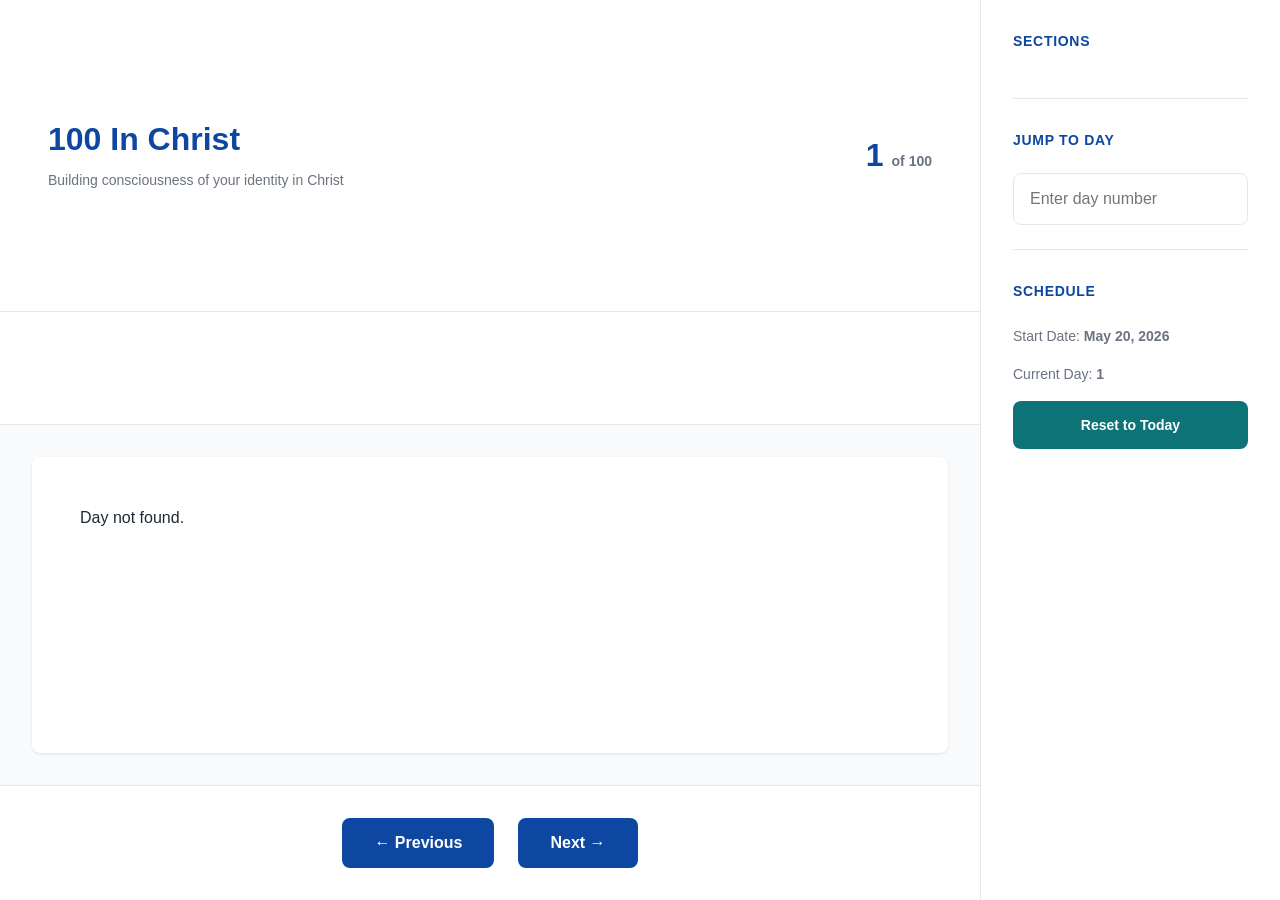
==== index.html @ 6f7da739 "Initial commit: 100 Days in Christ website" ====
<!DOCTYPE html>
<html lang="en">
<head>
    <meta charset="UTF-8">
    <meta name="viewport" content="width=device-width, initial-scale=1.0">
    <title>100 In Christ - 2026</title>
    <link rel="stylesheet" href="styles.css">
</head>
<body>
    <div class="container">
        <!-- Header -->
        <header class="header">
            <div class="header-content">
                <h1 class="title">100 In Christ</h1>
                <p class="subtitle">Building consciousness of your identity in Christ</p>
            </div>
            <div class="header-controls">
                <div class="day-display">
                    <span class="day-number" id="dayNumber">1</span>
                    <span class="day-label">of 100</span>
                </div>
                <button class="menu-toggle" id="menuToggle" aria-label="Menu">
                    <span></span>
                    <span></span>
                    <span></span>
                </button>
            </div>
        </header>

        <!-- Main Content Area -->
        <main class="main-content">
            <!-- Section Header -->
            <section class="section-header" id="sectionHeader">
                <h2 id="sectionTitle"></h2>
                <p id="sectionDescription"></p>
            </section>

            <!-- Day Content -->
            <article class="day-content" id="dayContent">
                <h3 id="dayTitle" class="day-title"></h3>

                <div class="content-block">
                    <h4>Main Scripture</h4>
                    <div id="mainScripture" class="scripture-text"></div>
                </div>

                <div class="content-block">
                    <h4>Supporting Scriptures</h4>
                    <ul id="supportingScriptures" class="scripture-list"></ul>
                </div>

                <div class="content-block">
                    <h4>The Reality to Master</h4>
                    <div id="reality" class="reality-text"></div>
                </div>

                <div class="content-block">
                    <h4>Important</h4>
                    <div id="important" class="important-text"></div>
                </div>

                <div class="content-block" id="recommendedBlock">
                    <h4>Recommended Reading</h4>
                    <p id="recommended" class="recommended-text"></p>
                </div>
            </article>

            <!-- Navigation -->
            <nav class="navigation">
                <button class="nav-button nav-prev" id="prevButton">← Previous</button>
                <button class="nav-button nav-next" id="nextButton">Next →</button>
            </nav>
        </main>

        <!-- Sidebar Menu -->
        <aside class="sidebar" id="sidebar">
            <div class="sidebar-header">
                <h2>Navigation</h2>
                <button class="close-button" id="closeMenu" aria-label="Close menu">×</button>
            </div>

            <div class="sidebar-section">
                <h3>Sections</h3>
                <div class="sections-list" id="sectionsList"></div>
            </div>

            <div class="sidebar-section">
                <h3>Jump to Day</h3>
                <input
                    type="number"
                    id="dayJump"
                    class="day-jump-input"
                    min="1"
                    max="100"
                    placeholder="Enter day number"
                    aria-label="Jump to day number"
                >
            </div>

            <div class="sidebar-section">
                <h3>Schedule</h3>
                <p class="schedule-info">Start Date: <strong>May 20, 2026</strong></p>
                <p class="schedule-info">Current Day: <strong id="scheduleCurrentDay">1</strong></p>
                <button class="reset-button" id="resetButton">Reset to Today</button>
            </div>
        </aside>

        <!-- Overlay for mobile menu -->
        <div class="overlay" id="overlay"></div>
    </div>

    <script src="script.js"></script>
</body>
</html>
---- styles.css ----
/* ===== CSS Custom Properties ===== */
:root {
    --color-primary: #0d47a1;
    --color-secondary: #0d7377;
    --color-bg-light: #f8fafc;
    --color-bg-white: #ffffff;
    --color-text-dark: #1f2937;
    --color-text-muted: #6b7280;
    --color-border: #e5e7eb;
    --color-accent: #1e40af;

    --spacing-xs: 0.5rem;
    --spacing-sm: 1rem;
    --spacing-md: 1.5rem;
    --spacing-lg: 2rem;
    --spacing-xl: 3rem;

    --font-family: -apple-system, BlinkMacSystemFont, 'Segoe UI', 'Helvetica Neue', Arial, sans-serif;
    --font-size-sm: 0.875rem;
    --font-size-base: 1rem;
    --font-size-lg: 1.125rem;
    --font-size-xl: 1.5rem;
    --font-size-2xl: 2rem;

    --border-radius: 0.5rem;
    --transition: all 0.3s ease;
}

/* ===== Reset & Base Styles ===== */
* {
    margin: 0;
    padding: 0;
    box-sizing: border-box;
}

html {
    scroll-behavior: smooth;
}

body {
    font-family: var(--font-family);
    font-size: var(--font-size-base);
    line-height: 1.6;
    color: var(--color-text-dark);
    background-color: var(--color-bg-light);
}

h1, h2, h3, h4, h5, h6 {
    font-weight: 600;
    line-height: 1.3;
}

h2 {
    font-size: var(--font-size-xl);
}

h3 {
    font-size: var(--font-size-lg);
}

h4 {
    font-size: var(--font-size-base);
    font-weight: 600;
    text-transform: uppercase;
    letter-spacing: 0.05em;
}

button {
    font-family: inherit;
    cursor: pointer;
    border: none;
    padding: 0;
    background: none;
}

/* ===== Layout: Desktop-First Container ===== */
.container {
    display: grid;
    grid-template-columns: 1fr 300px;
    gap: 0;
    min-height: 100vh;
    background-color: var(--color-bg-light);
}

/* ===== Header ===== */
.header {
    grid-column: 1 / 2;
    display: flex;
    justify-content: space-between;
    align-items: center;
    padding: var(--spacing-lg) var(--spacing-xl);
    background-color: var(--color-bg-white);
    border-bottom: 1px solid var(--color-border);
    position: sticky;
    top: 0;
    z-index: 100;
}

.header-content {
    flex: 1;
}

.title {
    font-size: var(--font-size-2xl);
    color: var(--color-primary);
    margin: 0;
    font-weight: 700;
}

.subtitle {
    font-size: var(--font-size-sm);
    color: var(--color-text-muted);
    margin-top: var(--spacing-xs);
}

.header-controls {
    display: flex;
    align-items: center;
    gap: var(--spacing-lg);
}

.day-display {
    display: flex;
    align-items: baseline;
    gap: var(--spacing-xs);
    font-weight: 600;
}

.day-number {
    font-size: var(--font-size-2xl);
    color: var(--color-primary);
}

.day-label {
    font-size: var(--font-size-sm);
    color: var(--color-text-muted);
}

.menu-toggle {
    display: none;
    flex-direction: column;
    gap: 4px;
    width: 28px;
    height: 28px;
    padding: 4px;
}

.menu-toggle span {
    width: 100%;
    height: 3px;
    background-color: var(--color-primary);
    border-radius: 2px;
    transition: var(--transition);
}

/* ===== Main Content ===== */
.main-content {
    grid-column: 1 / 2;
    display: flex;
    flex-direction: column;
    overflow-y: auto;
}

.section-header {
    padding: var(--spacing-xl);
    border-bottom: 1px solid var(--color-border);
    background-color: var(--color-bg-white);
}

#sectionTitle {
    color: var(--color-primary);
    margin-bottom: var(--spacing-sm);
}

#sectionDescription {
    font-size: var(--font-size-sm);
    color: var(--color-text-muted);
}

.day-content {
    flex: 1;
    padding: var(--spacing-xl);
    background-color: var(--color-bg-white);
    margin: var(--spacing-lg);
    border-radius: var(--border-radius);
    box-shadow: 0 1px 3px rgba(0, 0, 0, 0.1);
}

.day-title {
    font-size: var(--font-size-xl);
    color: var(--color-primary);
    margin-bottom: var(--spacing-lg);
    font-weight: 700;
}

.content-block {
    margin-bottom: var(--spacing-lg);
    padding-bottom: var(--spacing-lg);
    border-bottom: 1px solid var(--color-border);
}

.content-block:last-child {
    border-bottom: none;
    margin-bottom: 0;
    padding-bottom: 0;
}

.content-block h4 {
    color: var(--color-secondary);
    margin-bottom: var(--spacing-md);
    font-size: var(--font-size-sm);
}

.scripture-text,
.reality-text,
.important-text,
.recommended-text {
    font-size: var(--font-size-base);
    line-height: 1.8;
    color: var(--color-text-dark);
}

.scripture-text {
    font-style: italic;
    color: var(--color-primary);
    padding-left: var(--spacing-md);
    border-left: 3px solid var(--color-primary);
}

.scripture-list {
    list-style: none;
    padding-left: 0;
}

.scripture-list li {
    padding: var(--spacing-sm);
    margin-bottom: var(--spacing-sm);
    background-color: var(--color-bg-light);
    border-radius: var(--border-radius);
    font-size: var(--font-size-sm);
}

.scripture-list li strong {
    color: var(--color-secondary);
}

/* ===== Navigation ===== */
.navigation {
    display: flex;
    gap: var(--spacing-md);
    padding: var(--spacing-lg);
    background-color: var(--color-bg-white);
    border-top: 1px solid var(--color-border);
    justify-content: center;
}

.nav-button {
    padding: var(--spacing-sm) var(--spacing-lg);
    font-size: var(--font-size-base);
    font-weight: 600;
    border-radius: var(--border-radius);
    background-color: var(--color-primary);
    color: white;
    transition: var(--transition);
}

.nav-button:hover {
    background-color: var(--color-accent);
    transform: translateY(-2px);
}

.nav-button:disabled {
    background-color: var(--color-text-muted);
    cursor: not-allowed;
    opacity: 0.5;
}

/* ===== Sidebar ===== */
.sidebar {
    grid-row: 1 / 3;
    grid-column: 2 / 3;
    background-color: var(--color-bg-white);
    border-left: 1px solid var(--color-border);
    padding: var(--spacing-lg);
    overflow-y: auto;
    display: flex;
    flex-direction: column;
    gap: var(--spacing-lg);
}

.sidebar-header {
    display: none;
    justify-content: space-between;
    align-items: center;
}

.sidebar-header h2 {
    font-size: var(--font-size-lg);
}

.close-button {
    font-size: var(--font-size-2xl);
    color: var(--color-text-dark);
    width: 32px;
    height: 32px;
    display: flex;
    align-items: center;
    justify-content: center;
    border-radius: var(--border-radius);
    transition: var(--transition);
}

.close-button:hover {
    background-color: var(--color-bg-light);
}

.sidebar-section {
    padding-bottom: var(--spacing-md);
    border-bottom: 1px solid var(--color-border);
}

.sidebar-section:last-child {
    border-bottom: none;
}

.sidebar-section h3 {
    font-size: var(--font-size-sm);
    color: var(--color-primary);
    margin-bottom: var(--spacing-md);
    text-transform: uppercase;
    letter-spacing: 0.05em;
}

.sections-list {
    display: flex;
    flex-direction: column;
    gap: var(--spacing-sm);
}

.section-item {
    padding: var(--spacing-sm);
    border-radius: var(--border-radius);
    font-size: var(--font-size-sm);
    cursor: pointer;
    background-color: var(--color-bg-light);
    transition: var(--transition);
}

.section-item:hover {
    background-color: var(--color-border);
}

.section-item.active {
    background-color: var(--color-primary);
    color: white;
}

.day-jump-input {
    width: 100%;
    padding: var(--spacing-sm);
    border: 1px solid var(--color-border);
    border-radius: var(--border-radius);
    font-size: var(--font-size-base);
    transition: var(--transition);
}

.day-jump-input:focus {
    outline: none;
    border-color: var(--color-primary);
    box-shadow: 0 0 0 3px rgba(13, 71, 161, 0.1);
}

.schedule-info {
    font-size: var(--font-size-sm);
    color: var(--color-text-muted);
    margin-bottom: var(--spacing-sm);
}

.reset-button {
    width: 100%;
    padding: var(--spacing-sm);
    background-color: var(--color-secondary);
    color: white;
    border-radius: var(--border-radius);
    font-weight: 600;
    font-size: var(--font-size-sm);
    transition: var(--transition);
}

.reset-button:hover {
    background-color: #0a5c5f;
}

.overlay,
.sidebar.active {
    display: none;
}

/* ===== Responsive: Tablet (1024px and below) ===== */
@media (max-width: 1024px) {
    .sidebar {
        display: none;
    }

    .container {
        grid-template-columns: 1fr;
    }

    .main-content,
    .section-header {
        grid-column: 1 / 2;
    }

    .menu-toggle {
        display: flex;
    }

    .overlay {
        display: none;
        position: fixed;
        top: 0;
        left: 0;
        right: 0;
        bottom: 0;
        background-color: rgba(0, 0, 0, 0.5);
        z-index: 200;
    }

    .sidebar {
        display: flex;
        position: fixed;
        right: 0;
        top: 0;
        height: 100vh;
        width: 300px;
        z-index: 250;
        transform: translateX(100%);
        transition: transform 0.3s ease;
        border-left: 1px solid var(--color-border);
        box-shadow: -2px 0 8px rgba(0, 0, 0, 0.15);
    }

    .sidebar.active {
        display: flex;
        transform: translateX(0);
    }

    .sidebar-header {
        display: flex;
    }

    .overlay.active {
        display: block;
    }
}

/* ===== Responsive: Mobile (640px and below) ===== */
@media (max-width: 640px) {
    :root {
        --spacing-lg: 1.5rem;
        --spacing-xl: 1.5rem;
        --font-size-2xl: 1.5rem;
    }

    .container {
        grid-template-columns: 1fr;
        min-height: auto;
    }

    .header {
        padding: var(--spacing-md) var(--spacing-md);
        flex-wrap: wrap;
    }

    .header-content {
        flex: 1 1 100%;
        margin-bottom: var(--spacing-md);
    }

    .title {
        font-size: var(--font-size-xl);
    }

    .subtitle {
        font-size: var(--font-size-sm);
    }

    .day-display {
        order: -1;
        width: 100%;
        margin-bottom: var(--spacing-md);
    }

    .day-content {
        padding: var(--spacing-md);
        margin: var(--spacing-md);
    }

    .day-title {
        font-size: var(--font-size-lg);
    }

    .content-block {
        margin-bottom: var(--spacing-md);
        padding-bottom: var(--spacing-md);
    }

    .content-block h4 {
        margin-bottom: var(--spacing-sm);
    }

    .scripture-text {
        font-size: var(--font-size-sm);
    }

    .scripture-list li {
        font-size: var(--font-size-sm);
        padding: var(--spacing-sm);
    }

    .navigation {
        flex-direction: column;
        gap: var(--spacing-sm);
        padding: var(--spacing-md);
    }

    .nav-button {
        width: 100%;
        padding: var(--spacing-md) var(--spacing-sm);
    }

    .sidebar {
        width: 100%;
        max-width: 100%;
    }

    .day-jump-input,
    .reset-button {
        font-size: 16px;
    }
}

/* ===== Print Styles ===== */
@media print {
    .header,
    .navigation,
    .sidebar,
    .menu-toggle,
    .overlay {
        display: none;
    }

    .container {
        grid-template-columns: 1fr;
    }

    .day-content {
        box-shadow: none;
        border: 1px solid var(--color-border);
        page-break-inside: avoid;
    }
}

/* ===== Accessibility ===== */
@media (prefers-reduced-motion: reduce) {
    * {
        animation-duration: 0.01ms !important;
        animation-iteration-count: 1 !important;
        transition-duration: 0.01ms !important;
    }
}

@media (prefers-color-scheme: dark) {
    :root {
        --color-bg-light: #1f2937;
        --color-bg-white: #111827;
        --color-text-dark: #f3f4f6;
        --color-text-muted: #9ca3af;
        --color-border: #374151;
    }

    .scripture-text {
        color: #93c5fd;
    }

    .section-item {
        background-color: #1f2937;
    }

    .day-jump-input {
        background-color: #111827;
        color: #f3f4f6;
        border-color: #374151;
    }
}
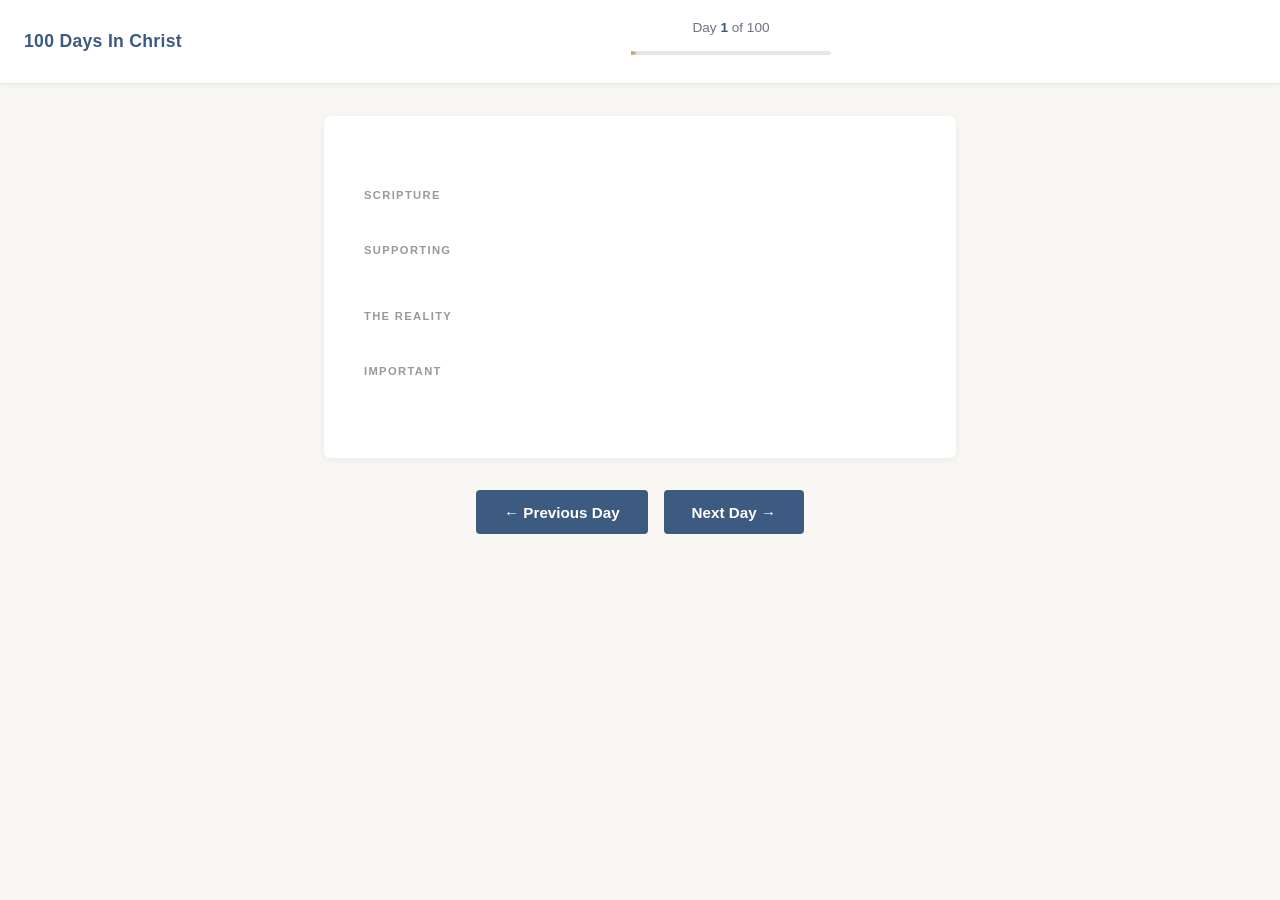
==== commit ea31d8ed: "refactor" ====
--- a/index.html
+++ b/index.html
@@ -7,107 +7,91 @@
     <link rel="stylesheet" href="styles.css">
 </head>
 <body>
-    <div class="container">
-        <!-- Header -->
-        <header class="header">
-            <div class="header-content">
-                <h1 class="title">100 In Christ</h1>
-                <p class="subtitle">Building consciousness of your identity in Christ</p>
-            </div>
-            <div class="header-controls">
-                <div class="day-display">
-                    <span class="day-number" id="dayNumber">1</span>
-                    <span class="day-label">of 100</span>
-                </div>
-                <button class="menu-toggle" id="menuToggle" aria-label="Menu">
-                    <span></span>
-                    <span></span>
-                    <span></span>
-                </button>
-            </div>
-        </header>
+    <header class="header">
+        <div class="header-left">
+            <h1 class="site-title">100 Days In Christ</h1>
+        </div>
+        <div class="header-center">
+            <button class="timeline-button" id="timelineButton" aria-label="Jump to day">
+                <span class="timeline-label">Day <span id="dayNumber">1</span> of 100</span>
+                <svg class="timeline-arc" viewBox="0 0 100 20" preserveAspectRatio="none">
+                    <defs>
+                        <linearGradient id="arcGradient" x1="0%" y1="0%" x2="100%" y2="0%">
+                            <stop offset="0%" style="stop-color:#3d5a80;stop-opacity:1" />
+                            <stop offset="50%" style="stop-color:#c9a96a;stop-opacity:1" />
+                            <stop offset="100%" style="stop-color:#4a8a7f;stop-opacity:1" />
+                        </linearGradient>
+                    </defs>
+                    <rect class="arc-background" x="0" y="8" width="100" height="4" rx="2"/>
+                    <rect class="arc-progress" x="0" y="8" width="1" height="4" rx="2" fill="url(#arcGradient)"/>
+                    <circle class="arc-dot" cx="1" cy="10" r="1.5" fill="#c9a96a"/>
+                </svg>
+            </button>
+        </div>
+        <button class="menu-button" id="menuToggle" aria-label="Menu">☰</button>
+    </header>
 
-        <!-- Main Content Area -->
-        <main class="main-content">
-            <!-- Section Header -->
-            <section class="section-header" id="sectionHeader">
-                <h2 id="sectionTitle"></h2>
-                <p id="sectionDescription"></p>
+    <!-- Day Grid Modal -->
+    <div id="dayGrid" class="day-grid-modal">
+        <div class="day-grid-content">
+            <button class="grid-close" id="gridClose">×</button>
+            <div class="grid-sections" id="gridSections"></div>
+        </div>
+    </div>
+
+    <div id="gridOverlay" class="grid-overlay"></div>
+
+    <main class="content">
+        <article class="day-article">
+            <h2 id="dayTitle" class="article-title"></h2>
+
+            <section class="article-section">
+                <h3 class="section-label">Scripture</h3>
+                <div id="mainScripture" class="scripture"></div>
             </section>
 
-            <!-- Day Content -->
-            <article class="day-content" id="dayContent">
-                <h3 id="dayTitle" class="day-title"></h3>
+            <section class="article-section" id="supportingSection">
+                <h3 class="section-label">Supporting</h3>
+                <div id="supportingScriptures" class="scripture-list"></div>
+            </section>
 
-                <div class="content-block">
-                    <h4>Main Scripture</h4>
-                    <div id="mainScripture" class="scripture-text"></div>
-                </div>
+            <section class="article-section">
+                <h3 class="section-label">The Reality</h3>
+                <div id="reality" class="reality"></div>
+            </section>
 
-                <div class="content-block">
-                    <h4>Supporting Scriptures</h4>
-                    <ul id="supportingScriptures" class="scripture-list"></ul>
-                </div>
+            <section class="article-section">
+                <h3 class="section-label">Important</h3>
+                <div id="important" class="important"></div>
+            </section>
 
-                <div class="content-block">
-                    <h4>The Reality to Master</h4>
-                    <div id="reality" class="reality-text"></div>
-                </div>
+            <section class="article-section" id="recommendedSection">
+                <h3 class="section-label">Recommended Reading</h3>
+                <div id="recommended" class="recommended-reading"></div>
+            </section>
+        </article>
 
-                <div class="content-block">
-                    <h4>Important</h4>
-                    <div id="important" class="important-text"></div>
-                </div>
+        <nav class="nav-controls">
+            <button id="prevButton" class="nav-btn">← Previous Day</button>
+            <button id="nextButton" class="nav-btn">Next Day →</button>
+        </nav>
+    </main>
 
-                <div class="content-block" id="recommendedBlock">
-                    <h4>Recommended Reading</h4>
-                    <p id="recommended" class="recommended-text"></p>
-                </div>
-            </article>
+    <aside id="menu" class="menu">
+        <div class="menu-header">
+            <h2>Menu</h2>
+            <button id="closeMenu" class="close-btn">×</button>
+        </div>
+        <div class="menu-content">
+            <div class="menu-section">
+                <label for="dayInput">Jump to day:</label>
+                <input type="number" id="dayInput" min="1" max="100" placeholder="1-100">
+            </div>
+            <button id="resetButton" class="reset-btn">Reset to Today</button>
+        </div>
+    </aside>
 
-            <!-- Navigation -->
-            <nav class="navigation">
-                <button class="nav-button nav-prev" id="prevButton">← Previous</button>
-                <button class="nav-button nav-next" id="nextButton">Next →</button>
-            </nav>
-        </main>
-
-        <!-- Sidebar Menu -->
-        <aside class="sidebar" id="sidebar">
-            <div class="sidebar-header">
-                <h2>Navigation</h2>
-                <button class="close-button" id="closeMenu" aria-label="Close menu">×</button>
-            </div>
-
-            <div class="sidebar-section">
-                <h3>Sections</h3>
-                <div class="sections-list" id="sectionsList"></div>
-            </div>
-
-            <div class="sidebar-section">
-                <h3>Jump to Day</h3>
-                <input
-                    type="number"
-                    id="dayJump"
-                    class="day-jump-input"
-                    min="1"
-                    max="100"
-                    placeholder="Enter day number"
-                    aria-label="Jump to day number"
-                >
-            </div>
-
-            <div class="sidebar-section">
-                <h3>Schedule</h3>
-                <p class="schedule-info">Start Date: <strong>May 20, 2026</strong></p>
-                <p class="schedule-info">Current Day: <strong id="scheduleCurrentDay">1</strong></p>
-                <button class="reset-button" id="resetButton">Reset to Today</button>
-            </div>
-        </aside>
-
-        <!-- Overlay for mobile menu -->
-        <div class="overlay" id="overlay"></div>
-    </div>
+    <div id="overlay" class="overlay"></div>
 
     <script src="script.js"></script>
 </body>
--- a/styles.css
+++ b/styles.css
@@ -1,32 +1,13 @@
-/* ===== CSS Custom Properties ===== */
-:root {
-    --color-primary: #0d47a1;
-    --color-secondary: #0d7377;
-    --color-bg-light: #f8fafc;
-    --color-bg-white: #ffffff;
-    --color-text-dark: #1f2937;
-    --color-text-muted: #6b7280;
-    --color-border: #e5e7eb;
-    --color-accent: #1e40af;
-
-    --spacing-xs: 0.5rem;
-    --spacing-sm: 1rem;
-    --spacing-md: 1.5rem;
-    --spacing-lg: 2rem;
-    --spacing-xl: 3rem;
-
-    --font-family: -apple-system, BlinkMacSystemFont, 'Segoe UI', 'Helvetica Neue', Arial, sans-serif;
-    --font-size-sm: 0.875rem;
-    --font-size-base: 1rem;
-    --font-size-lg: 1.125rem;
-    --font-size-xl: 1.5rem;
-    --font-size-2xl: 2rem;
-
-    --border-radius: 0.5rem;
-    --transition: all 0.3s ease;
-}
-
-/* ===== Reset & Base Styles ===== */
+/* ===== Design System ===== */
+/*
+  Color Palette Strategy:
+  - Warm stone/indigo (Section 1: Sin Dealt With) - completion, foundation
+  - Sage/teal (Section 2: Peace & Reconciliation) - settledness, identity
+  - Warm amber (Progress) - hope, gentle movement
+  - Off-white background - clarity, peace
+  - Dark charcoal text - warm, readable
+*/
+
 * {
     margin: 0;
     padding: 0;
@@ -38,558 +19,583 @@
 }
 
 body {
-    font-family: var(--font-family);
-    font-size: var(--font-size-base);
-    line-height: 1.6;
-    color: var(--color-text-dark);
-    background-color: var(--color-bg-light);
-}
-
-h1, h2, h3, h4, h5, h6 {
+    font-family: -apple-system, BlinkMacSystemFont, "Segoe UI", Roboto, "Helvetica Neue", sans-serif;
+    font-size: 16px;
+    line-height: 1.7;
+    color: #2a2a2a;
+    background: #f9f7f4;
+}
+
+h1, h2, h3 {
+    line-height: 1.3;
     font-weight: 600;
-    line-height: 1.3;
-}
-
-h2 {
-    font-size: var(--font-size-xl);
-}
-
-h3 {
-    font-size: var(--font-size-lg);
-}
-
-h4 {
-    font-size: var(--font-size-base);
-    font-weight: 600;
-    text-transform: uppercase;
-    letter-spacing: 0.05em;
-}
-
-button {
-    font-family: inherit;
-    cursor: pointer;
-    border: none;
-    padding: 0;
-    background: none;
-}
-
-/* ===== Layout: Desktop-First Container ===== */
-.container {
-    display: grid;
-    grid-template-columns: 1fr 300px;
-    gap: 0;
-    min-height: 100vh;
-    background-color: var(--color-bg-light);
 }
 
 /* ===== Header ===== */
 .header {
-    grid-column: 1 / 2;
+    background: white;
+    border-bottom: 1px solid #e8e6e3;
+    padding: 1.25rem 1.5rem;
     display: flex;
     justify-content: space-between;
     align-items: center;
-    padding: var(--spacing-lg) var(--spacing-xl);
-    background-color: var(--color-bg-white);
-    border-bottom: 1px solid var(--color-border);
+    gap: 1.5rem;
     position: sticky;
     top: 0;
     z-index: 100;
-}
-
-.header-content {
-    flex: 1;
-}
-
-.title {
-    font-size: var(--font-size-2xl);
-    color: var(--color-primary);
+    box-shadow: 0 2px 4px rgba(0,0,0,0.04);
+}
+
+.header-left {
+    flex: 0 1 auto;
+}
+
+.site-title {
+    font-size: 1.1rem;
+    color: #3d5a80;
     margin: 0;
     font-weight: 700;
-}
-
-.subtitle {
-    font-size: var(--font-size-sm);
-    color: var(--color-text-muted);
-    margin-top: var(--spacing-xs);
-}
-
-.header-controls {
-    display: flex;
+    letter-spacing: 0.3px;
+}
+
+.header-center {
+    flex: 1;
+    min-width: 0;
+}
+
+/* ===== Timeline Button ===== */
+.timeline-button {
+    background: none;
+    border: none;
+    cursor: pointer;
+    padding: 0;
+    width: 100%;
+    display: flex;
+    flex-direction: column;
     align-items: center;
-    gap: var(--spacing-lg);
-}
-
-.day-display {
-    display: flex;
-    align-items: baseline;
-    gap: var(--spacing-xs);
+    gap: 0.5rem;
+    transition: opacity 0.2s;
+}
+
+.timeline-button:hover {
+    opacity: 0.7;
+}
+
+.timeline-label {
+    font-size: 0.85rem;
+    color: #6b7280;
+    font-weight: 500;
+}
+
+#dayNumber {
+    color: #3d5a80;
+    font-weight: 700;
+}
+
+.timeline-arc {
+    width: 100%;
+    height: 20px;
+    max-width: 200px;
+}
+
+.arc-background {
+    fill: #e8e6e3;
+}
+
+.arc-progress {
+    transition: width 0.3s ease;
+}
+
+.arc-dot {
+    filter: drop-shadow(0 1px 2px rgba(0,0,0,0.1));
+}
+
+/* ===== Day Grid Modal ===== */
+.day-grid-modal {
+    position: fixed;
+    top: 0;
+    left: 0;
+    right: 0;
+    bottom: 0;
+    background: white;
+    z-index: 200;
+    transform: translateY(-100%);
+    transition: transform 0.3s ease;
+    overflow-y: auto;
+    padding: 1.5rem;
+}
+
+.day-grid-modal.active {
+    transform: translateY(0);
+}
+
+.day-grid-content {
+    max-width: 500px;
+    margin: 0 auto;
+    position: relative;
+}
+
+.grid-close {
+    position: absolute;
+    top: 0;
+    right: 0;
+    background: none;
+    border: none;
+    font-size: 1.75rem;
+    cursor: pointer;
+    padding: 0;
+    color: #999;
+    width: 40px;
+    height: 40px;
+    display: flex;
+    align-items: center;
+    justify-content: center;
+}
+
+.grid-sections {
+    padding-top: 2rem;
+}
+
+.grid-section {
+    margin-bottom: 2.5rem;
+}
+
+.grid-section-title {
+    font-size: 0.75rem;
+    text-transform: uppercase;
+    letter-spacing: 0.1em;
+    font-weight: 700;
+    margin-bottom: 1rem;
+    display: flex;
+    align-items: center;
+    gap: 0.75rem;
+}
+
+.grid-section-indicator {
+    width: 12px;
+    height: 12px;
+    border-radius: 2px;
+    flex-shrink: 0;
+}
+
+.section-1 .grid-section-indicator {
+    background: #3d5a80;
+}
+
+.section-2 .grid-section-indicator {
+    background: #4a8a7f;
+}
+
+.grid-days {
+    display: grid;
+    grid-template-columns: repeat(auto-fill, minmax(40px, 1fr));
+    gap: 0.75rem;
+}
+
+.day-button {
+    aspect-ratio: 1;
+    display: flex;
+    align-items: center;
+    justify-content: center;
+    background: #f3f1ef;
+    border: 1px solid #e8e6e3;
+    border-radius: 4px;
+    cursor: pointer;
+    font-size: 0.85rem;
+    font-weight: 500;
+    color: #6b7280;
+    transition: all 0.2s;
+}
+
+.day-button:hover {
+    background: #e8e6e3;
+    border-color: #d1cfc9;
+}
+
+.day-button.current {
+    background: #c9a96a;
+    color: white;
+    border-color: #c9a96a;
+    font-weight: 700;
+    box-shadow: 0 2px 6px rgba(201, 169, 106, 0.3);
+}
+
+.grid-overlay {
+    position: fixed;
+    top: 0;
+    left: 0;
+    right: 0;
+    bottom: 0;
+    background: rgba(0,0,0,0.3);
+    z-index: 150;
+    display: none;
+}
+
+.grid-overlay.active {
+    display: block;
+}
+
+/* ===== Menu Button ===== */
+.menu-button {
+    background: none;
+    border: none;
+    font-size: 1.5rem;
+    cursor: pointer;
+    padding: 0.5rem;
+    color: #3d5a80;
+    display: none;
+    width: 40px;
+    height: 40px;
+    flex-shrink: 0;
+}
+
+/* ===== Main Content ===== */
+.content {
+    max-width: 680px;
+    margin: 0 auto;
+    padding: 2rem 1.5rem;
+}
+
+.day-article {
+    background: white;
+    padding: 2.5rem;
+    border-radius: 6px;
+    box-shadow: 0 2px 8px rgba(0,0,0,0.06);
+    margin-bottom: 2rem;
+}
+
+.article-title {
+    font-size: 2rem;
+    margin-bottom: 2rem;
+    color: #3d5a80;
+    font-weight: 700;
+}
+
+.article-section {
+    margin-bottom: 2.5rem;
+}
+
+.article-section:last-child {
+    margin-bottom: 0;
+}
+
+.section-label {
+    font-size: 0.7rem;
+    text-transform: uppercase;
+    letter-spacing: 0.12em;
+    color: #999;
+    margin-bottom: 0.75rem;
+    font-weight: 700;
+}
+
+.scripture {
+    font-style: italic;
+    color: #3d5a80;
+    line-height: 1.8;
+    font-size: 1rem;
+}
+
+.scripture-list {
+    display: flex;
+    flex-direction: column;
+    gap: 1rem;
+}
+
+.scripture-list div {
+    padding: 1rem;
+    background: linear-gradient(135deg, #f5faf9 0%, #f0f5f4 100%);
+    border-left: 3px solid #4a8a7f;
+    font-size: 0.95rem;
+    line-height: 1.7;
+    color: #2a2a2a;
+}
+
+.reality,
+.important {
+    line-height: 1.8;
+    white-space: pre-wrap;
+    color: #2a2a2a;
+}
+
+.recommended-reading {
+    display: flex;
+    flex-direction: column;
+    gap: 0.75rem;
+}
+
+.reading-link {
+    display: flex;
+    align-items: center;
+    gap: 0.75rem;
+    padding: 1rem;
+    background: linear-gradient(135deg, #f5faf9 0%, #f0f5f4 100%);
+    border: 1px solid #d1ddd9;
+    border-radius: 4px;
+    text-decoration: none;
+    color: #3d5a80;
+    transition: all 0.2s;
+}
+
+.reading-link:hover {
+    background: linear-gradient(135deg, #eef5f3 0%, #e9f0ed 100%);
+    border-color: #4a8a7f;
+    box-shadow: 0 2px 6px rgba(74, 138, 127, 0.15);
+}
+
+.reading-link-icon {
+    font-size: 1.25rem;
+    flex-shrink: 0;
+}
+
+.reading-link-content {
+    flex: 1;
+}
+
+.reading-link-title {
     font-weight: 600;
-}
-
-.day-number {
-    font-size: var(--font-size-2xl);
-    color: var(--color-primary);
-}
-
-.day-label {
-    font-size: var(--font-size-sm);
-    color: var(--color-text-muted);
-}
-
-.menu-toggle {
+    font-size: 0.95rem;
+    color: #2a2a2a;
+}
+
+.reading-link-meta {
+    font-size: 0.8rem;
+    color: #999;
+    margin-top: 0.25rem;
+}
+
+#recommendedSection {
     display: none;
-    flex-direction: column;
-    gap: 4px;
-    width: 28px;
-    height: 28px;
-    padding: 4px;
-}
-
-.menu-toggle span {
-    width: 100%;
-    height: 3px;
-    background-color: var(--color-primary);
-    border-radius: 2px;
-    transition: var(--transition);
-}
-
-/* ===== Main Content ===== */
-.main-content {
-    grid-column: 1 / 2;
-    display: flex;
-    flex-direction: column;
+}
+
+#supportingSection.empty {
+    display: none;
+}
+
+/* ===== Navigation ===== */
+.nav-controls {
+    display: flex;
+    gap: 1rem;
+    justify-content: center;
+    margin: 2rem 0;
+}
+
+.nav-btn {
+    padding: 0.85rem 1.75rem;
+    background: #3d5a80;
+    color: white;
+    border: none;
+    border-radius: 4px;
+    font-size: 0.95rem;
+    font-weight: 600;
+    cursor: pointer;
+    transition: all 0.2s;
+}
+
+.nav-btn:hover:not(:disabled) {
+    background: #2d4560;
+    transform: translateY(-1px);
+    box-shadow: 0 2px 6px rgba(61, 90, 128, 0.2);
+}
+
+.nav-btn:disabled {
+    background: #d1cfc9;
+    cursor: not-allowed;
+}
+
+/* ===== Sidebar Menu ===== */
+.menu {
+    position: fixed;
+    right: -280px;
+    top: 0;
+    width: 280px;
+    height: 100vh;
+    background: white;
+    border-left: 1px solid #e8e6e3;
+    padding: 1.5rem;
+    z-index: 200;
+    transition: right 0.3s ease;
     overflow-y: auto;
 }
 
-.section-header {
-    padding: var(--spacing-xl);
-    border-bottom: 1px solid var(--color-border);
-    background-color: var(--color-bg-white);
-}
-
-#sectionTitle {
-    color: var(--color-primary);
-    margin-bottom: var(--spacing-sm);
-}
-
-#sectionDescription {
-    font-size: var(--font-size-sm);
-    color: var(--color-text-muted);
-}
-
-.day-content {
-    flex: 1;
-    padding: var(--spacing-xl);
-    background-color: var(--color-bg-white);
-    margin: var(--spacing-lg);
-    border-radius: var(--border-radius);
-    box-shadow: 0 1px 3px rgba(0, 0, 0, 0.1);
-}
-
-.day-title {
-    font-size: var(--font-size-xl);
-    color: var(--color-primary);
-    margin-bottom: var(--spacing-lg);
-    font-weight: 700;
-}
-
-.content-block {
-    margin-bottom: var(--spacing-lg);
-    padding-bottom: var(--spacing-lg);
-    border-bottom: 1px solid var(--color-border);
-}
-
-.content-block:last-child {
-    border-bottom: none;
-    margin-bottom: 0;
-    padding-bottom: 0;
-}
-
-.content-block h4 {
-    color: var(--color-secondary);
-    margin-bottom: var(--spacing-md);
-    font-size: var(--font-size-sm);
-}
-
-.scripture-text,
-.reality-text,
-.important-text,
-.recommended-text {
-    font-size: var(--font-size-base);
-    line-height: 1.8;
-    color: var(--color-text-dark);
-}
-
-.scripture-text {
-    font-style: italic;
-    color: var(--color-primary);
-    padding-left: var(--spacing-md);
-    border-left: 3px solid var(--color-primary);
-}
-
-.scripture-list {
-    list-style: none;
-    padding-left: 0;
-}
-
-.scripture-list li {
-    padding: var(--spacing-sm);
-    margin-bottom: var(--spacing-sm);
-    background-color: var(--color-bg-light);
-    border-radius: var(--border-radius);
-    font-size: var(--font-size-sm);
-}
-
-.scripture-list li strong {
-    color: var(--color-secondary);
-}
-
-/* ===== Navigation ===== */
-.navigation {
-    display: flex;
-    gap: var(--spacing-md);
-    padding: var(--spacing-lg);
-    background-color: var(--color-bg-white);
-    border-top: 1px solid var(--color-border);
-    justify-content: center;
-}
-
-.nav-button {
-    padding: var(--spacing-sm) var(--spacing-lg);
-    font-size: var(--font-size-base);
-    font-weight: 600;
-    border-radius: var(--border-radius);
-    background-color: var(--color-primary);
-    color: white;
-    transition: var(--transition);
-}
-
-.nav-button:hover {
-    background-color: var(--color-accent);
-    transform: translateY(-2px);
-}
-
-.nav-button:disabled {
-    background-color: var(--color-text-muted);
-    cursor: not-allowed;
-    opacity: 0.5;
-}
-
-/* ===== Sidebar ===== */
-.sidebar {
-    grid-row: 1 / 3;
-    grid-column: 2 / 3;
-    background-color: var(--color-bg-white);
-    border-left: 1px solid var(--color-border);
-    padding: var(--spacing-lg);
-    overflow-y: auto;
-    display: flex;
-    flex-direction: column;
-    gap: var(--spacing-lg);
-}
-
-.sidebar-header {
-    display: none;
+.menu.active {
+    right: 0;
+}
+
+.menu-header {
+    display: flex;
     justify-content: space-between;
     align-items: center;
-}
-
-.sidebar-header h2 {
-    font-size: var(--font-size-lg);
-}
-
-.close-button {
-    font-size: var(--font-size-2xl);
-    color: var(--color-text-dark);
-    width: 32px;
-    height: 32px;
-    display: flex;
-    align-items: center;
-    justify-content: center;
-    border-radius: var(--border-radius);
-    transition: var(--transition);
-}
-
-.close-button:hover {
-    background-color: var(--color-bg-light);
-}
-
-.sidebar-section {
-    padding-bottom: var(--spacing-md);
-    border-bottom: 1px solid var(--color-border);
-}
-
-.sidebar-section:last-child {
-    border-bottom: none;
-}
-
-.sidebar-section h3 {
-    font-size: var(--font-size-sm);
-    color: var(--color-primary);
-    margin-bottom: var(--spacing-md);
+    margin-bottom: 2rem;
+    border-bottom: 1px solid #e8e6e3;
+    padding-bottom: 1rem;
+}
+
+.menu-header h2 {
+    font-size: 1.1rem;
+    margin: 0;
+    color: #3d5a80;
+}
+
+.close-btn {
+    background: none;
+    border: none;
+    font-size: 1.5rem;
+    cursor: pointer;
+    padding: 0;
+    color: #999;
+}
+
+.menu-content {
+    display: flex;
+    flex-direction: column;
+    gap: 1.5rem;
+}
+
+.menu-section {
+    display: flex;
+    flex-direction: column;
+    gap: 0.5rem;
+}
+
+.menu-section label {
+    font-size: 0.8rem;
+    font-weight: 700;
+    color: #666;
     text-transform: uppercase;
-    letter-spacing: 0.05em;
-}
-
-.sections-list {
-    display: flex;
-    flex-direction: column;
-    gap: var(--spacing-sm);
-}
-
-.section-item {
-    padding: var(--spacing-sm);
-    border-radius: var(--border-radius);
-    font-size: var(--font-size-sm);
+    letter-spacing: 0.08em;
+}
+
+.menu-section input {
+    padding: 0.65rem;
+    border: 1px solid #e8e6e3;
+    border-radius: 4px;
+    font-size: 1rem;
+    color: #2a2a2a;
+}
+
+.menu-section input:focus {
+    outline: none;
+    border-color: #3d5a80;
+    box-shadow: 0 0 0 3px rgba(61, 90, 128, 0.1);
+}
+
+.reset-btn {
+    padding: 0.75rem;
+    background: #4a8a7f;
+    color: white;
+    border: none;
+    border-radius: 4px;
+    font-weight: 600;
     cursor: pointer;
-    background-color: var(--color-bg-light);
-    transition: var(--transition);
-}
-
-.section-item:hover {
-    background-color: var(--color-border);
-}
-
-.section-item.active {
-    background-color: var(--color-primary);
-    color: white;
-}
-
-.day-jump-input {
+    font-size: 0.9rem;
+    transition: background 0.2s;
+}
+
+.reset-btn:hover {
+    background: #3a6b62;
+}
+
+.overlay {
+    position: fixed;
+    top: 0;
+    left: 0;
     width: 100%;
-    padding: var(--spacing-sm);
-    border: 1px solid var(--color-border);
-    border-radius: var(--border-radius);
-    font-size: var(--font-size-base);
-    transition: var(--transition);
-}
-
-.day-jump-input:focus {
-    outline: none;
-    border-color: var(--color-primary);
-    box-shadow: 0 0 0 3px rgba(13, 71, 161, 0.1);
-}
-
-.schedule-info {
-    font-size: var(--font-size-sm);
-    color: var(--color-text-muted);
-    margin-bottom: var(--spacing-sm);
-}
-
-.reset-button {
-    width: 100%;
-    padding: var(--spacing-sm);
-    background-color: var(--color-secondary);
-    color: white;
-    border-radius: var(--border-radius);
-    font-weight: 600;
-    font-size: var(--font-size-sm);
-    transition: var(--transition);
-}
-
-.reset-button:hover {
-    background-color: #0a5c5f;
-}
-
-.overlay,
-.sidebar.active {
+    height: 100%;
+    background: rgba(0,0,0,0.3);
+    z-index: 150;
     display: none;
 }
 
-/* ===== Responsive: Tablet (1024px and below) ===== */
+.overlay.active {
+    display: block;
+}
+
+/* ===== Tablet (1024px and below) ===== */
 @media (max-width: 1024px) {
-    .sidebar {
-        display: none;
-    }
-
-    .container {
-        grid-template-columns: 1fr;
-    }
-
-    .main-content,
-    .section-header {
-        grid-column: 1 / 2;
-    }
-
-    .menu-toggle {
-        display: flex;
-    }
-
-    .overlay {
-        display: none;
-        position: fixed;
-        top: 0;
-        left: 0;
-        right: 0;
-        bottom: 0;
-        background-color: rgba(0, 0, 0, 0.5);
-        z-index: 200;
-    }
-
-    .sidebar {
-        display: flex;
-        position: fixed;
-        right: 0;
-        top: 0;
-        height: 100vh;
-        width: 300px;
-        z-index: 250;
-        transform: translateX(100%);
-        transition: transform 0.3s ease;
-        border-left: 1px solid var(--color-border);
-        box-shadow: -2px 0 8px rgba(0, 0, 0, 0.15);
-    }
-
-    .sidebar.active {
-        display: flex;
-        transform: translateX(0);
-    }
-
-    .sidebar-header {
-        display: flex;
-    }
-
-    .overlay.active {
+    .menu-button {
         display: block;
     }
-}
-
-/* ===== Responsive: Mobile (640px and below) ===== */
+
+    .day-article {
+        padding: 2rem;
+    }
+}
+
+/* ===== Mobile (640px and below) ===== */
 @media (max-width: 640px) {
-    :root {
-        --spacing-lg: 1.5rem;
-        --spacing-xl: 1.5rem;
-        --font-size-2xl: 1.5rem;
-    }
-
-    .container {
-        grid-template-columns: 1fr;
-        min-height: auto;
-    }
-
     .header {
-        padding: var(--spacing-md) var(--spacing-md);
-        flex-wrap: wrap;
-    }
-
-    .header-content {
-        flex: 1 1 100%;
-        margin-bottom: var(--spacing-md);
-    }
-
-    .title {
-        font-size: var(--font-size-xl);
-    }
-
-    .subtitle {
-        font-size: var(--font-size-sm);
-    }
-
-    .day-display {
-        order: -1;
+        padding: 1rem;
+        gap: 1rem;
+    }
+
+    .site-title {
+        font-size: 0.95rem;
+    }
+
+    .timeline-label {
+        font-size: 0.75rem;
+    }
+
+    .content {
+        padding: 1rem;
+    }
+
+    .day-article {
+        padding: 1.5rem;
+    }
+
+    .article-title {
+        font-size: 1.5rem;
+    }
+
+    .nav-controls {
+        flex-direction: column;
+        gap: 0.75rem;
+    }
+
+    .nav-btn {
         width: 100%;
-        margin-bottom: var(--spacing-md);
-    }
-
-    .day-content {
-        padding: var(--spacing-md);
-        margin: var(--spacing-md);
-    }
-
-    .day-title {
-        font-size: var(--font-size-lg);
-    }
-
-    .content-block {
-        margin-bottom: var(--spacing-md);
-        padding-bottom: var(--spacing-md);
-    }
-
-    .content-block h4 {
-        margin-bottom: var(--spacing-sm);
-    }
-
-    .scripture-text {
-        font-size: var(--font-size-sm);
-    }
-
-    .scripture-list li {
-        font-size: var(--font-size-sm);
-        padding: var(--spacing-sm);
-    }
-
-    .navigation {
-        flex-direction: column;
-        gap: var(--spacing-sm);
-        padding: var(--spacing-md);
-    }
-
-    .nav-button {
-        width: 100%;
-        padding: var(--spacing-md) var(--spacing-sm);
-    }
-
-    .sidebar {
-        width: 100%;
-        max-width: 100%;
-    }
-
-    .day-jump-input,
-    .reset-button {
-        font-size: 16px;
-    }
-}
-
-/* ===== Print Styles ===== */
+        padding: 0.75rem;
+    }
+
+    .scripture-list div {
+        padding: 0.75rem;
+        font-size: 0.9rem;
+    }
+
+    .day-grid-modal {
+        padding: 1rem;
+    }
+
+    .grid-days {
+        grid-template-columns: repeat(auto-fill, minmax(35px, 1fr));
+        gap: 0.5rem;
+    }
+
+    .day-button {
+        font-size: 0.75rem;
+    }
+
+    .grid-section-title {
+        margin-bottom: 0.75rem;
+        font-size: 0.65rem;
+    }
+}
+
+/* ===== Print ===== */
 @media print {
     .header,
-    .navigation,
-    .sidebar,
-    .menu-toggle,
-    .overlay {
+    .nav-controls,
+    .menu,
+    .overlay,
+    .menu-button,
+    .day-grid-modal,
+    .grid-overlay {
         display: none;
     }
 
-    .container {
-        grid-template-columns: 1fr;
-    }
-
-    .day-content {
+    .day-article {
         box-shadow: none;
-        border: 1px solid var(--color-border);
         page-break-inside: avoid;
     }
 }
-
-/* ===== Accessibility ===== */
-@media (prefers-reduced-motion: reduce) {
-    * {
-        animation-duration: 0.01ms !important;
-        animation-iteration-count: 1 !important;
-        transition-duration: 0.01ms !important;
-    }
-}
-
-@media (prefers-color-scheme: dark) {
-    :root {
-        --color-bg-light: #1f2937;
-        --color-bg-white: #111827;
-        --color-text-dark: #f3f4f6;
-        --color-text-muted: #9ca3af;
-        --color-border: #374151;
-    }
-
-    .scripture-text {
-        color: #93c5fd;
-    }
-
-    .section-item {
-        background-color: #1f2937;
-    }
-
-    .day-jump-input {
-        background-color: #111827;
-        color: #f3f4f6;
-        border-color: #374151;
-    }
-}
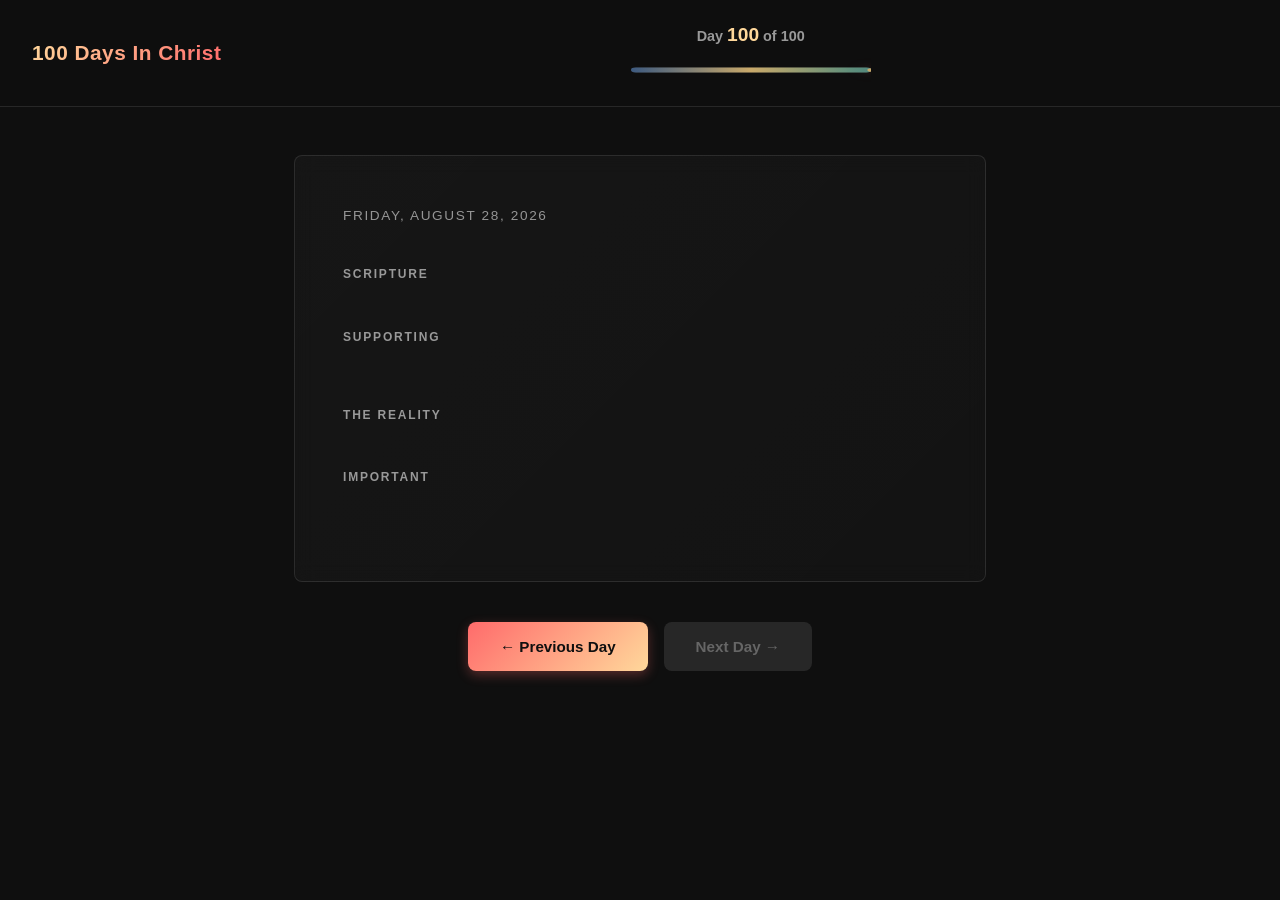
==== commit d77f3e75: "Update: Revise Day 8 content, add date fields for each day, and enhance date formatting in the scrip" ====
--- a/index.html
+++ b/index.html
@@ -43,6 +43,7 @@
 
     <main class="content">
         <article class="day-article">
+            <div id="dayDate" class="article-date"></div>
             <h2 id="dayTitle" class="article-title"></h2>
 
             <section class="article-section">
--- a/styles.css
+++ b/styles.css
@@ -1,11 +1,11 @@
 /* ===== Design System ===== */
 /*
-  Color Palette Strategy:
-  - Warm stone/indigo (Section 1: Sin Dealt With) - completion, foundation
-  - Sage/teal (Section 2: Peace & Reconciliation) - settledness, identity
-  - Warm amber (Progress) - hope, gentle movement
-  - Off-white background - clarity, peace
-  - Dark charcoal text - warm, readable
+  Modern Church Design Language:
+  - Dark background (drama, sophistication)
+  - Bold typography (hierarchy, impact)
+  - Bright accent colors (orange, gold, teal) for CTAs and emphasis
+  - High contrast (readability, drama)
+  - Clean, minimal navigation
 */
 
 * {
@@ -22,28 +22,29 @@
     font-family: -apple-system, BlinkMacSystemFont, "Segoe UI", Roboto, "Helvetica Neue", sans-serif;
     font-size: 16px;
     line-height: 1.7;
-    color: #2a2a2a;
-    background: #f9f7f4;
+    color: #e5e5e5;
+    background: #0f0f0f;
 }
 
 h1, h2, h3 {
-    line-height: 1.3;
-    font-weight: 600;
+    line-height: 1.2;
+    font-weight: 700;
+    color: #ffffff;
 }
 
 /* ===== Header ===== */
 .header {
-    background: white;
-    border-bottom: 1px solid #e8e6e3;
-    padding: 1.25rem 1.5rem;
+    background: rgba(15, 15, 15, 0.95);
+    border-bottom: 1px solid rgba(255, 255, 255, 0.1);
+    padding: 1.5rem 2rem;
     display: flex;
     justify-content: space-between;
     align-items: center;
-    gap: 1.5rem;
+    gap: 2rem;
     position: sticky;
     top: 0;
     z-index: 100;
-    box-shadow: 0 2px 4px rgba(0,0,0,0.04);
+    backdrop-filter: blur(10px);
 }
 
 .header-left {
@@ -51,11 +52,15 @@
 }
 
 .site-title {
-    font-size: 1.1rem;
-    color: #3d5a80;
+    font-size: 1.3rem;
+    color: #ffffff;
     margin: 0;
-    font-weight: 700;
-    letter-spacing: 0.3px;
+    font-weight: 800;
+    letter-spacing: 0.5px;
+    background: linear-gradient(135deg, #ffd89b 0%, #ff6b6b 100%);
+    -webkit-background-clip: text;
+    -webkit-text-fill-color: transparent;
+    background-clip: text;
 }
 
 .header-center {
@@ -73,33 +78,34 @@
     display: flex;
     flex-direction: column;
     align-items: center;
-    gap: 0.5rem;
+    gap: 0.75rem;
     transition: opacity 0.2s;
 }
 
 .timeline-button:hover {
-    opacity: 0.7;
+    opacity: 0.8;
 }
 
 .timeline-label {
-    font-size: 0.85rem;
-    color: #6b7280;
-    font-weight: 500;
+    font-size: 0.9rem;
+    color: #999;
+    font-weight: 600;
 }
 
 #dayNumber {
-    color: #3d5a80;
-    font-weight: 700;
+    color: #ffd89b;
+    font-weight: 800;
+    font-size: 1.2rem;
 }
 
 .timeline-arc {
     width: 100%;
-    height: 20px;
-    max-width: 200px;
+    height: 24px;
+    max-width: 240px;
 }
 
 .arc-background {
-    fill: #e8e6e3;
+    fill: rgba(255, 255, 255, 0.1);
 }
 
 .arc-progress {
@@ -107,7 +113,7 @@
 }
 
 .arc-dot {
-    filter: drop-shadow(0 1px 2px rgba(0,0,0,0.1));
+    filter: drop-shadow(0 0 4px rgba(255, 107, 107, 0.6));
 }
 
 /* ===== Day Grid Modal ===== */
@@ -117,12 +123,12 @@
     left: 0;
     right: 0;
     bottom: 0;
-    background: white;
+    background: #0f0f0f;
     z-index: 200;
     transform: translateY(-100%);
     transition: transform 0.3s ease;
     overflow-y: auto;
-    padding: 1.5rem;
+    padding: 2rem 1.5rem;
 }
 
 .day-grid-modal.active {
@@ -130,7 +136,7 @@
 }
 
 .day-grid-content {
-    max-width: 500px;
+    max-width: 600px;
     margin: 0 auto;
     position: relative;
 }
@@ -141,15 +147,20 @@
     right: 0;
     background: none;
     border: none;
-    font-size: 1.75rem;
+    font-size: 2rem;
     cursor: pointer;
     padding: 0;
-    color: #999;
-    width: 40px;
-    height: 40px;
+    color: #666;
+    width: 50px;
+    height: 50px;
     display: flex;
     align-items: center;
     justify-content: center;
+    transition: color 0.2s;
+}
+
+.grid-close:hover {
+    color: #ffd89b;
 }
 
 .grid-sections {
@@ -157,39 +168,40 @@
 }
 
 .grid-section {
-    margin-bottom: 2.5rem;
+    margin-bottom: 3rem;
 }
 
 .grid-section-title {
-    font-size: 0.75rem;
+    font-size: 0.8rem;
     text-transform: uppercase;
-    letter-spacing: 0.1em;
-    font-weight: 700;
-    margin-bottom: 1rem;
+    letter-spacing: 0.15em;
+    font-weight: 800;
+    margin-bottom: 1.25rem;
     display: flex;
     align-items: center;
     gap: 0.75rem;
+    color: #ffffff;
 }
 
 .grid-section-indicator {
-    width: 12px;
-    height: 12px;
-    border-radius: 2px;
+    width: 14px;
+    height: 14px;
+    border-radius: 3px;
     flex-shrink: 0;
 }
 
 .section-1 .grid-section-indicator {
-    background: #3d5a80;
+    background: #6b9eff;
 }
 
 .section-2 .grid-section-indicator {
-    background: #4a8a7f;
+    background: #4fb3a3;
 }
 
 .grid-days {
     display: grid;
-    grid-template-columns: repeat(auto-fill, minmax(40px, 1fr));
-    gap: 0.75rem;
+    grid-template-columns: repeat(auto-fill, minmax(45px, 1fr));
+    gap: 0.85rem;
 }
 
 .day-button {
@@ -197,27 +209,28 @@
     display: flex;
     align-items: center;
     justify-content: center;
-    background: #f3f1ef;
-    border: 1px solid #e8e6e3;
-    border-radius: 4px;
+    background: rgba(255, 255, 255, 0.08);
+    border: 1px solid rgba(255, 255, 255, 0.15);
+    border-radius: 6px;
     cursor: pointer;
-    font-size: 0.85rem;
-    font-weight: 500;
-    color: #6b7280;
+    font-size: 0.9rem;
+    font-weight: 600;
+    color: #999;
     transition: all 0.2s;
 }
 
 .day-button:hover {
-    background: #e8e6e3;
-    border-color: #d1cfc9;
+    background: rgba(255, 255, 255, 0.12);
+    border-color: rgba(255, 255, 255, 0.3);
+    color: #fff;
 }
 
 .day-button.current {
-    background: #c9a96a;
-    color: white;
-    border-color: #c9a96a;
-    font-weight: 700;
-    box-shadow: 0 2px 6px rgba(201, 169, 106, 0.3);
+    background: linear-gradient(135deg, #ff6b6b 0%, #ffd89b 100%);
+    color: #0f0f0f;
+    border-color: transparent;
+    font-weight: 800;
+    box-shadow: 0 4px 12px rgba(255, 107, 107, 0.4);
 }
 
 .grid-overlay {
@@ -226,9 +239,10 @@
     left: 0;
     right: 0;
     bottom: 0;
-    background: rgba(0,0,0,0.3);
+    background: rgba(0, 0, 0, 0.6);
     z-index: 150;
     display: none;
+    backdrop-filter: blur(4px);
 }
 
 .grid-overlay.active {
@@ -239,40 +253,59 @@
 .menu-button {
     background: none;
     border: none;
-    font-size: 1.5rem;
+    font-size: 1.75rem;
     cursor: pointer;
     padding: 0.5rem;
-    color: #3d5a80;
+    color: #ffd89b;
     display: none;
-    width: 40px;
-    height: 40px;
+    width: 45px;
+    height: 45px;
     flex-shrink: 0;
+    transition: color 0.2s;
+}
+
+.menu-button:hover {
+    color: #ff6b6b;
 }
 
 /* ===== Main Content ===== */
 .content {
-    max-width: 680px;
+    max-width: 740px;
     margin: 0 auto;
-    padding: 2rem 1.5rem;
+    padding: 3rem 1.5rem;
 }
 
 .day-article {
-    background: white;
-    padding: 2.5rem;
-    border-radius: 6px;
-    box-shadow: 0 2px 8px rgba(0,0,0,0.06);
-    margin-bottom: 2rem;
+    background: linear-gradient(135deg, rgba(255, 255, 255, 0.03) 0%, rgba(255, 255, 255, 0.02) 100%);
+    border: 1px solid rgba(255, 255, 255, 0.1);
+    padding: 3rem;
+    border-radius: 8px;
+    margin-bottom: 2.5rem;
+    backdrop-filter: blur(10px);
+}
+
+.article-date {
+    font-size: 0.85rem;
+    letter-spacing: 0.12em;
+    text-transform: uppercase;
+    color: rgba(255, 255, 255, 0.55);
+    margin-bottom: 0.75rem;
+    font-weight: 500;
 }
 
 .article-title {
-    font-size: 2rem;
-    margin-bottom: 2rem;
-    color: #3d5a80;
-    font-weight: 700;
+    font-size: 2.5rem;
+    margin-bottom: 2.5rem;
+    color: #ffffff;
+    font-weight: 800;
+    background: linear-gradient(135deg, #ffd89b 0%, #6b9eff 100%);
+    -webkit-background-clip: text;
+    -webkit-text-fill-color: transparent;
+    background-clip: text;
 }
 
 .article-section {
-    margin-bottom: 2.5rem;
+    margin-bottom: 3rem;
 }
 
 .article-section:last-child {
@@ -280,70 +313,72 @@
 }
 
 .section-label {
-    font-size: 0.7rem;
+    font-size: 0.75rem;
     text-transform: uppercase;
-    letter-spacing: 0.12em;
+    letter-spacing: 0.15em;
     color: #999;
-    margin-bottom: 0.75rem;
-    font-weight: 700;
+    margin-bottom: 1rem;
+    font-weight: 800;
 }
 
 .scripture {
     font-style: italic;
-    color: #3d5a80;
+    color: #c9a96a;
+    line-height: 1.9;
+    font-size: 1.05rem;
+}
+
+.scripture-list {
+    display: flex;
+    flex-direction: column;
+    gap: 1.25rem;
+}
+
+.scripture-list div {
+    padding: 1.25rem;
+    background: rgba(107, 158, 255, 0.08);
+    border-left: 3px solid #6b9eff;
+    font-size: 0.95rem;
     line-height: 1.8;
-    font-size: 1rem;
-}
-
-.scripture-list {
-    display: flex;
-    flex-direction: column;
-    gap: 1rem;
-}
-
-.scripture-list div {
-    padding: 1rem;
-    background: linear-gradient(135deg, #f5faf9 0%, #f0f5f4 100%);
-    border-left: 3px solid #4a8a7f;
-    font-size: 0.95rem;
-    line-height: 1.7;
-    color: #2a2a2a;
+    color: #d0d0d0;
+    border-radius: 4px;
 }
 
 .reality,
 .important {
-    line-height: 1.8;
+    line-height: 1.85;
     white-space: pre-wrap;
-    color: #2a2a2a;
+    color: #d0d0d0;
 }
 
 .recommended-reading {
     display: flex;
     flex-direction: column;
-    gap: 0.75rem;
+    gap: 0.85rem;
 }
 
 .reading-link {
     display: flex;
     align-items: center;
-    gap: 0.75rem;
-    padding: 1rem;
-    background: linear-gradient(135deg, #f5faf9 0%, #f0f5f4 100%);
-    border: 1px solid #d1ddd9;
-    border-radius: 4px;
+    gap: 1rem;
+    padding: 1.25rem;
+    background: linear-gradient(135deg, rgba(255, 107, 107, 0.1) 0%, rgba(255, 216, 155, 0.1) 100%);
+    border: 1px solid rgba(255, 107, 107, 0.3);
+    border-radius: 6px;
     text-decoration: none;
-    color: #3d5a80;
+    color: #ffd89b;
     transition: all 0.2s;
 }
 
 .reading-link:hover {
-    background: linear-gradient(135deg, #eef5f3 0%, #e9f0ed 100%);
-    border-color: #4a8a7f;
-    box-shadow: 0 2px 6px rgba(74, 138, 127, 0.15);
+    background: linear-gradient(135deg, rgba(255, 107, 107, 0.15) 0%, rgba(255, 216, 155, 0.15) 100%);
+    border-color: rgba(255, 107, 107, 0.5);
+    box-shadow: 0 4px 12px rgba(255, 107, 107, 0.2);
+    transform: translateX(4px);
 }
 
 .reading-link-icon {
-    font-size: 1.25rem;
+    font-size: 1.5rem;
     flex-shrink: 0;
 }
 
@@ -352,15 +387,15 @@
 }
 
 .reading-link-title {
-    font-weight: 600;
-    font-size: 0.95rem;
-    color: #2a2a2a;
+    font-weight: 700;
+    font-size: 0.98rem;
+    color: #ffffff;
 }
 
 .reading-link-meta {
     font-size: 0.8rem;
     color: #999;
-    margin-top: 0.25rem;
+    margin-top: 0.3rem;
 }
 
 #recommendedSection {
@@ -376,42 +411,44 @@
     display: flex;
     gap: 1rem;
     justify-content: center;
-    margin: 2rem 0;
+    margin: 2.5rem 0;
 }
 
 .nav-btn {
-    padding: 0.85rem 1.75rem;
-    background: #3d5a80;
-    color: white;
+    padding: 1rem 2rem;
+    background: linear-gradient(135deg, #ff6b6b 0%, #ffd89b 100%);
+    color: #0f0f0f;
     border: none;
-    border-radius: 4px;
+    border-radius: 8px;
     font-size: 0.95rem;
-    font-weight: 600;
+    font-weight: 700;
     cursor: pointer;
     transition: all 0.2s;
+    box-shadow: 0 4px 12px rgba(255, 107, 107, 0.3);
 }
 
 .nav-btn:hover:not(:disabled) {
-    background: #2d4560;
-    transform: translateY(-1px);
-    box-shadow: 0 2px 6px rgba(61, 90, 128, 0.2);
+    transform: translateY(-2px);
+    box-shadow: 0 6px 20px rgba(255, 107, 107, 0.4);
 }
 
 .nav-btn:disabled {
-    background: #d1cfc9;
+    background: rgba(255, 255, 255, 0.1);
+    color: #666;
     cursor: not-allowed;
+    box-shadow: none;
 }
 
 /* ===== Sidebar Menu ===== */
 .menu {
     position: fixed;
-    right: -280px;
+    right: -300px;
     top: 0;
-    width: 280px;
+    width: 300px;
     height: 100vh;
-    background: white;
-    border-left: 1px solid #e8e6e3;
-    padding: 1.5rem;
+    background: linear-gradient(135deg, #1a1a1a 0%, #0f0f0f 100%);
+    border-left: 1px solid rgba(255, 255, 255, 0.1);
+    padding: 2rem 1.5rem;
     z-index: 200;
     transition: right 0.3s ease;
     overflow-y: auto;
@@ -426,73 +463,83 @@
     justify-content: space-between;
     align-items: center;
     margin-bottom: 2rem;
-    border-bottom: 1px solid #e8e6e3;
+    border-bottom: 1px solid rgba(255, 255, 255, 0.1);
     padding-bottom: 1rem;
 }
 
 .menu-header h2 {
-    font-size: 1.1rem;
+    font-size: 1.2rem;
     margin: 0;
-    color: #3d5a80;
+    color: #ffffff;
 }
 
 .close-btn {
     background: none;
     border: none;
-    font-size: 1.5rem;
+    font-size: 1.75rem;
     cursor: pointer;
     padding: 0;
     color: #999;
+    transition: color 0.2s;
+}
+
+.close-btn:hover {
+    color: #ffd89b;
 }
 
 .menu-content {
     display: flex;
     flex-direction: column;
-    gap: 1.5rem;
+    gap: 2rem;
 }
 
 .menu-section {
     display: flex;
     flex-direction: column;
-    gap: 0.5rem;
+    gap: 0.75rem;
 }
 
 .menu-section label {
     font-size: 0.8rem;
-    font-weight: 700;
-    color: #666;
+    font-weight: 800;
+    color: #999;
     text-transform: uppercase;
-    letter-spacing: 0.08em;
+    letter-spacing: 0.12em;
 }
 
 .menu-section input {
-    padding: 0.65rem;
-    border: 1px solid #e8e6e3;
-    border-radius: 4px;
+    padding: 0.75rem;
+    border: 1px solid rgba(255, 255, 255, 0.2);
+    border-radius: 6px;
     font-size: 1rem;
-    color: #2a2a2a;
+    color: #ffffff;
+    background: rgba(255, 255, 255, 0.05);
+    transition: all 0.2s;
 }
 
 .menu-section input:focus {
     outline: none;
-    border-color: #3d5a80;
-    box-shadow: 0 0 0 3px rgba(61, 90, 128, 0.1);
+    border-color: #ffd89b;
+    background: rgba(255, 255, 255, 0.08);
+    box-shadow: 0 0 0 3px rgba(255, 216, 155, 0.1);
 }
 
 .reset-btn {
-    padding: 0.75rem;
-    background: #4a8a7f;
-    color: white;
+    padding: 0.9rem;
+    background: linear-gradient(135deg, #4fb3a3 0%, #6b9eff 100%);
+    color: #ffffff;
     border: none;
-    border-radius: 4px;
-    font-weight: 600;
+    border-radius: 6px;
+    font-weight: 700;
     cursor: pointer;
     font-size: 0.9rem;
-    transition: background 0.2s;
+    transition: all 0.2s;
+    box-shadow: 0 2px 8px rgba(79, 179, 163, 0.2);
 }
 
 .reset-btn:hover {
-    background: #3a6b62;
+    box-shadow: 0 4px 12px rgba(79, 179, 163, 0.3);
+    transform: translateY(-1px);
 }
 
 .overlay {
@@ -501,9 +548,10 @@
     left: 0;
     width: 100%;
     height: 100%;
-    background: rgba(0,0,0,0.3);
+    background: rgba(0, 0, 0, 0.5);
     z-index: 150;
     display: none;
+    backdrop-filter: blur(4px);
 }
 
 .overlay.active {
@@ -517,49 +565,60 @@
     }
 
     .day-article {
-        padding: 2rem;
+        padding: 2.5rem;
     }
 }
 
 /* ===== Mobile (640px and below) ===== */
 @media (max-width: 640px) {
     .header {
-        padding: 1rem;
+        padding: 1.25rem;
         gap: 1rem;
     }
 
     .site-title {
-        font-size: 0.95rem;
+        font-size: 1.1rem;
     }
 
     .timeline-label {
-        font-size: 0.75rem;
+        font-size: 0.8rem;
+    }
+
+    #dayNumber {
+        font-size: 1rem;
     }
 
     .content {
-        padding: 1rem;
+        padding: 1.5rem 1rem;
     }
 
     .day-article {
-        padding: 1.5rem;
+        padding: 1.75rem;
     }
 
     .article-title {
-        font-size: 1.5rem;
+        font-size: 1.75rem;
+        margin-bottom: 1.75rem;
+    }
+
+    .article-section {
+        margin-bottom: 2rem;
     }
 
     .nav-controls {
         flex-direction: column;
         gap: 0.75rem;
+        margin: 2rem 0;
     }
 
     .nav-btn {
         width: 100%;
-        padding: 0.75rem;
+        padding: 0.85rem 1.5rem;
+        font-size: 0.9rem;
     }
 
     .scripture-list div {
-        padding: 0.75rem;
+        padding: 1rem;
         font-size: 0.9rem;
     }
 
@@ -568,17 +627,30 @@
     }
 
     .grid-days {
-        grid-template-columns: repeat(auto-fill, minmax(35px, 1fr));
-        gap: 0.5rem;
+        grid-template-columns: repeat(auto-fill, minmax(40px, 1fr));
+        gap: 0.7rem;
     }
 
     .day-button {
-        font-size: 0.75rem;
+        font-size: 0.8rem;
     }
 
     .grid-section-title {
-        margin-bottom: 0.75rem;
-        font-size: 0.65rem;
+        margin-bottom: 1rem;
+        font-size: 0.7rem;
+    }
+
+    .reading-link {
+        padding: 1rem;
+    }
+
+    .reading-link-icon {
+        font-size: 1.25rem;
+    }
+
+    .menu {
+        width: 280px;
+        right: -280px;
     }
 }
 
